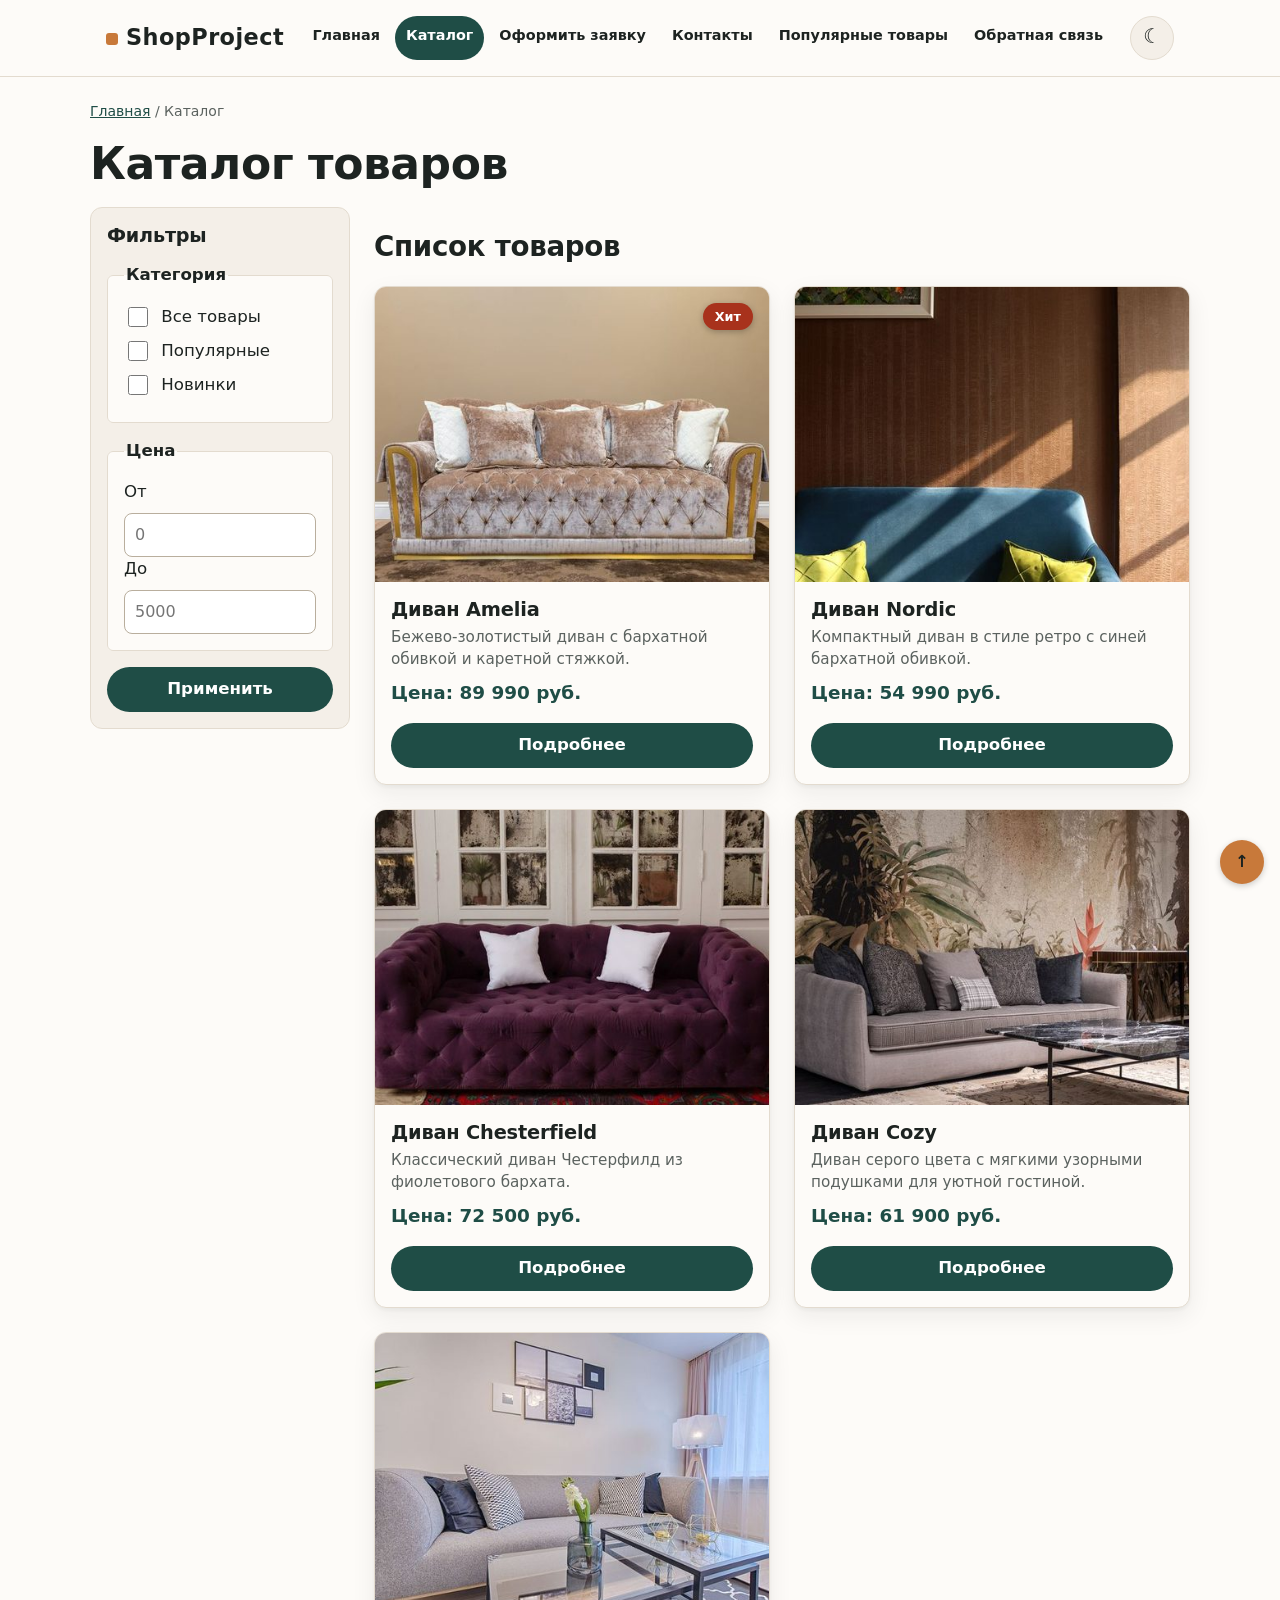
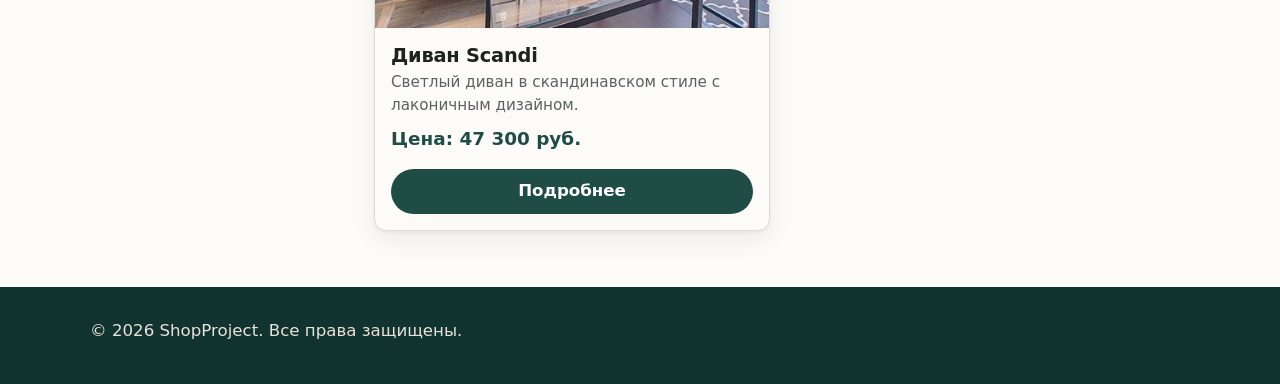
==== catalog.html @ 07c08e51 "added everything from kr-3" ====
<!doctype html>
<html lang="ru">
  <head>
    <meta charset="UTF-8" />
    <meta name="viewport" content="width=device-width, initial-scale=1.0" />
    <meta
      name="description"
      content="Каталог товаров магазина ShopProject."
    />
    <title>Каталог товаров — ShopProject</title>
    <link rel="icon" href="images/favicon.svg" type="image/svg+xml" />
    <meta name="theme-color" content="#1f4d46" />
    <link rel="stylesheet" href="css/style.css" />
    <link rel="stylesheet" href="css/responsive.css" />
    <script src="js/theme.js" defer></script>
    <meta property="og:type" content="website" />
    <meta property="og:title" content="ShopProject" />
    <meta
      property="og:description"
      content="Интернет-магазин мягкой мебели: диваны на любой вкус."
    />
    <meta
      property="og:image"
      content="https://goshanka.github.io/kr3-responsive-shop/images/sofa-1.jpg"
    />
  </head>
  <body>
    <a class="skip-link" href="#main-content">Перейти к основному содержимому</a>
    <header class="site-header" id="top">
      <div class="site-header__inner">
        <a class="site-header__logo" href="index.html">ShopProject</a>

        <nav class="site-nav" aria-label="Основная навигация">
          <input class="site-nav__checkbox" type="checkbox" id="nav-toggle" aria-label="Показать меню" />
          <label class="site-nav__toggle" for="nav-toggle" aria-hidden="true"><span class="site-nav__burger"></span>Меню</label>
          <ul class="site-nav__list">
            <li class="site-nav__item">
              <a class="site-nav__link" href="index.html">Главная</a>
            </li>
            <li class="site-nav__item">
              <a class="site-nav__link site-nav__link--active" href="catalog.html">Каталог</a>
            </li>
            <li class="site-nav__item">
              <a class="site-nav__link" href="order.html">Оформить заявку</a>
            </li>
            <li class="site-nav__item">
              <a class="site-nav__link" href="contacts.html">Контакты</a>
            </li>
            <li class="site-nav__item">
              <a class="site-nav__link" href="index.html#popular">Популярные товары</a>
            </li>
            <li class="site-nav__item">
              <a class="site-nav__link" href="contacts.html#feedback">Обратная связь</a>
            </li>
          </ul>
        </nav>

        <button class="theme-toggle" id="theme-toggle" type="button" aria-pressed="false" aria-label="Включить тёмную тему">
          <span class="theme-toggle__icon" aria-hidden="true"></span>
        </button>
      </div>
    </header>

    <main id="main-content">
      <nav class="breadcrumbs" aria-label="Хлебные крошки">
        <a class="breadcrumbs__link" href="index.html">Главная</a>
        <span class="breadcrumbs__current">Каталог</span>
      </nav>

      <h1 class="page-title">Каталог товаров</h1>

      <section class="catalog-layout">
        <aside class="catalog-filters">
          <h2>Фильтры</h2>

          <form class="catalog-filters__form" action="#" method="get">
            <fieldset class="catalog-filters__group">
              <legend class="catalog-filters__legend">Категория</legend>

              <label class="catalog-filters__label">
                <input type="checkbox" name="category" value="all" />
                Все товары
              </label>

              <label class="catalog-filters__label">
                <input type="checkbox" name="category" value="popular" />
                Популярные
              </label>

              <label class="catalog-filters__label">
                <input type="checkbox" name="category" value="new" />
                Новинки
              </label>
            </fieldset>

            <fieldset class="catalog-filters__group">
              <legend class="catalog-filters__legend">Цена</legend>

              <label class="catalog-filters__label" for="price-from">От</label>
              <input
                class="catalog-filters__input"
                id="price-from"
                name="price-from"
                type="number"
                min="0"
                placeholder="0"
              />

              <label class="catalog-filters__label" for="price-to">До</label>
              <input
                class="catalog-filters__input"
                id="price-to"
                name="price-to"
                type="number"
                min="0"
                placeholder="5000"
              />
            </fieldset>

            <button class="button button--primary" type="submit">Применить</button>
          </form>
        </aside>

        <section class="catalog-products">
          <h2>Список товаров</h2>

          <div class="products-grid">
            <article class="product-card">
              <span class="badge badge--hit">Хит</span>
              <img class="product-card__image" src="images/sofa-1.jpg"
                srcset="images/sofa-1-320.jpg 320w, images/sofa-1-480.jpg 480w, images/sofa-1.jpg 640w"
                sizes="(max-width: 639px) 100vw, (max-width: 1023px) 50vw, 33vw"
                alt="Диван Amelia" width="640" height="480" loading="lazy" />
              <h3 class="product-card__title">Диван Amelia</h3>
              <p class="product-card__description">Бежево-золотистый диван с бархатной обивкой и каретной стяжкой.</p>
              <p class="product-card__price">Цена: 89 990 руб.</p>
              <a class="button button--primary product-card__button" href="product.html">Подробнее</a>
            </article>

            <article class="product-card">
              <img class="product-card__image" src="images/sofa-2.jpg"
                srcset="images/sofa-2-320.jpg 320w, images/sofa-2-480.jpg 480w, images/sofa-2.jpg 640w"
                sizes="(max-width: 639px) 100vw, (max-width: 1023px) 50vw, 33vw"
                alt="Диван Nordic" width="640" height="480" loading="lazy" />
              <h3 class="product-card__title">Диван Nordic</h3>
              <p class="product-card__description">Компактный диван в стиле ретро с синей бархатной обивкой.</p>
              <p class="product-card__price">Цена: 54 990 руб.</p>
              <a class="button button--primary product-card__button" href="product.html">Подробнее</a>
            </article>

            <article class="product-card">
              <img class="product-card__image" src="images/sofa-3.jpg"
                srcset="images/sofa-3-320.jpg 320w, images/sofa-3-480.jpg 480w, images/sofa-3.jpg 640w"
                sizes="(max-width: 639px) 100vw, (max-width: 1023px) 50vw, 33vw"
                alt="Диван Chesterfield" width="640" height="480" loading="lazy" />
              <h3 class="product-card__title">Диван Chesterfield</h3>
              <p class="product-card__description">Классический диван Честерфилд из фиолетового бархата.</p>
              <p class="product-card__price">Цена: 72 500 руб.</p>
              <a class="button button--primary product-card__button" href="product.html">Подробнее</a>
            </article>

            <article class="product-card">
              <img class="product-card__image" src="images/sofa-4.jpg"
                srcset="images/sofa-4-320.jpg 320w, images/sofa-4-480.jpg 480w, images/sofa-4.jpg 640w"
                sizes="(max-width: 639px) 100vw, (max-width: 1023px) 50vw, 33vw"
                alt="Диван Cozy" width="640" height="480" loading="lazy" />
              <h3 class="product-card__title">Диван Cozy</h3>
              <p class="product-card__description">Диван серого цвета с мягкими узорными подушками для уютной гостиной.</p>
              <p class="product-card__price">Цена: 61 900 руб.</p>
              <a class="button button--primary product-card__button" href="product.html">Подробнее</a>
            </article>

            <article class="product-card">
              <img class="product-card__image" src="images/sofa-5.jpg"
                srcset="images/sofa-5-320.jpg 320w, images/sofa-5-480.jpg 480w, images/sofa-5.jpg 640w"
                sizes="(max-width: 639px) 100vw, (max-width: 1023px) 50vw, 33vw"
                alt="Диван Scandi" width="640" height="480" loading="lazy" />
              <h3 class="product-card__title">Диван Scandi</h3>
              <p class="product-card__description">Светлый диван в скандинавском стиле с лаконичным дизайном.</p>
              <p class="product-card__price">Цена: 47 300 руб.</p>
              <a class="button button--primary product-card__button" href="product.html">Подробнее</a>
            </article>
          </div>
        </section>
      </section>
    </main>

    <footer class="site-footer">
      <p>&copy; 2026 ShopProject. Все права защищены.</p>
    </footer>

    <a class="back-to-top" href="#top" aria-label="Наверх">&uarr;</a>
  </body>
</html>
---- css/style.css ----
:root {
    --color-bg: #fdfbf8;
  --color-text: #1d2321;
  --color-muted: #5b625f;
  --color-primary: #1f4d46;
  --color-primary-dark: #123430;
  --color-border: #e3dbcf;
  --color-surface: #f4efe8;
  --color-surface-accent: #ebe4d8;
  --color-danger: #a8321c;
  --color-success: #168a2f;
  --color-success-bg: #eefaf0;
  --color-white: #ffffff;

    --space-xs: 4px;
  --space-sm: 8px;
  --space-md: 16px;
  --space-lg: 24px;
  --space-xl: 32px;

    --radius-sm: 6px;
  --radius-md: 8px;
  --radius-lg: 12px;

    --container-width: 1100px;
}

* {
  box-sizing: border-box;
}

body {
  display: flex;
  flex-direction: column;
  min-height: 100vh;
  margin: 0;
  font-family: "Segoe UI", system-ui, -apple-system, Roboto, "Helvetica Neue", Arial, sans-serif;
  font-size: var(--fs-body);
  line-height: 1.5;
  color: var(--color-text);
  background-color: var(--color-bg);
}

main {
  flex: 1 0 auto;
  padding: var(--space-lg);
}

html {
  scroll-behavior: smooth;
}

a {
  color: var(--color-primary);
}

a:hover {
  color: var(--color-primary-dark);
}

a:focus-visible {
  outline: 2px solid var(--color-primary);
  outline-offset: 3px;
}

button {
  font: inherit;
  cursor: pointer;
}

:target {
  border-radius: var(--radius-md);
  box-shadow:
    0 0 0 3px var(--color-surface-accent),
    0 0 0 5px var(--color-primary);
  transition: box-shadow 0.3s ease;
}

.site-header {
  background-color: var(--color-surface);
}

.site-header__inner {
  max-width: var(--container-width);
  margin: 0 auto;
  padding: var(--space-lg);
}

.site-header__logo {
  font-weight: 700;
  color: var(--color-text);
  text-decoration: none;
}

.site-nav__list {
  display: flex;
  flex-wrap: wrap;
  justify-content: center;
  align-items: center;
  gap: var(--space-md);
  padding: 0;
  margin: var(--space-md) 0 0;
  list-style: none;
}

.site-nav__item {
  margin-bottom: var(--space-sm);
}

.site-nav__link {
  display: inline-block;
  padding: var(--space-sm) var(--space-md);
  color: var(--color-primary);
  text-decoration: none;
  border-radius: var(--radius-sm);
}

.site-nav__link:hover {
  color: var(--color-white);
  background-color: var(--color-primary);
}

.site-nav__link:focus-visible {
  outline: 2px solid var(--color-primary);
  outline-offset: 3px;
}

.site-nav__link--active {
  color: var(--color-white);
  background-color: var(--color-primary);
}

.site-footer {
  padding: var(--space-lg);
  background-color: var(--color-surface);
}

.button {
  display: inline-block;
  padding: var(--space-sm) var(--space-md);
  border: none;
  border-radius: var(--radius-sm);
  font: inherit;
  text-decoration: none;
  cursor: pointer;
}

.button--primary {
  color: var(--color-white);
  background-color: var(--color-primary);
}

.button--primary:hover {
  background-color: var(--color-primary-dark);
}

.button--secondary {
  color: var(--color-primary);
  background-color: transparent;
  border: 1px solid var(--color-primary);
}

.button--secondary:hover {
  color: var(--color-white);
  background-color: var(--color-primary);
}

.button:focus-visible {
  outline: 2px solid var(--color-primary);
  outline-offset: 3px;
}

.button:disabled,
.button--disabled {
  opacity: 0.6;
  cursor: not-allowed;
}

.hero {
  max-width: var(--container-width);
  margin: 0 auto var(--space-xl);
  padding: var(--space-xl) var(--space-lg);
  background-color: var(--color-surface-accent);
  border-radius: var(--radius-lg);
}

.section {
  max-width: var(--container-width);
  margin: 0 auto var(--space-xl);
}

.section h2 {
  margin-top: 0;
}

.aside-info {
  max-width: var(--container-width);
  margin: 0 auto var(--space-xl);
  padding: var(--space-md);
  border-left: 4px solid var(--color-primary);
  background-color: var(--color-surface);
}

.success-message {
  max-width: var(--container-width);
  margin: var(--space-lg) auto;
  padding: var(--space-md);
  border-left: 4px solid var(--color-success);
  background-color: var(--color-success-bg);
}

.breadcrumbs {
  max-width: var(--container-width);
  margin: 0 auto var(--space-md);
  font-size: 14px;
  color: var(--color-muted);
}

.breadcrumbs__link {
  color: var(--color-primary);
}

.breadcrumbs__current::before {
  content: " / ";
  color: var(--color-muted);
}

.products-grid {
  display: grid;
  grid-template-columns: repeat(3, 1fr);
  gap: var(--space-lg);
}

.product-card {
  position: relative;
  display: flex;
  flex-direction: column;
  gap: var(--space-sm);
  padding: var(--space-md);
  border: 1px solid var(--color-border);
  border-radius: var(--radius-md);
  background-color: var(--color-bg);
  transition:
    box-shadow 0.2s ease,
    border-color 0.2s ease,
    transform 0.2s ease;
}

.product-card:hover {
  border-color: var(--color-primary);
  box-shadow: 0 10px 24px rgba(0, 0, 0, 0.12);
  transform: translateY(-2px);
}

.product-card__image {
  display: block;
  width: 100%;
  height: 180px;
  object-fit: cover;
  border-radius: var(--radius-sm);
}

.product-card__title {
  margin: 0;
  color: var(--color-text);
}

.product-card__description {
  margin: 0;
  color: var(--color-muted);
}

.product-card__price {
  margin: 0;
  font-weight: 700;
}

.product-card__actions {
  display: flex;
  flex-wrap: wrap;
  gap: var(--space-sm);
  margin-top: auto;
}

.product-card__button,
.product-card__link {
  align-self: flex-start;
}

.badge {
  position: absolute;
  top: var(--space-sm);
  right: var(--space-sm);
  z-index: 1;
  padding: 2px var(--space-sm);
  border-radius: var(--radius-sm);
  font-size: 12px;
  font-weight: 700;
  color: #ffffff;
  background-color: #1f4d46;
}

.badge--hit {
  background-color: #a8321c;
}

.back-to-top {
  position: fixed;
  right: var(--space-lg);
  bottom: var(--space-lg);
  z-index: 10;
  display: inline-flex;
  align-items: center;
  justify-content: center;
  width: 40px;
  height: 40px;
  border-radius: 50%;
  color: var(--color-white);
  background-color: var(--color-primary);
  text-decoration: none;
  box-shadow: 0 2px 6px rgba(0, 0, 0, 0.2);
}

.back-to-top:hover {
  background-color: var(--color-primary-dark);
}

.back-to-top:focus-visible {
  outline: 2px solid var(--color-primary-dark);
  outline-offset: 3px;
}

.catalog-layout {
  max-width: var(--container-width);
  margin: 0 auto var(--space-xl);
  display: grid;
  grid-template-columns: 260px 1fr;
  grid-template-areas: "filters products";
  gap: var(--space-lg);
}

.catalog-filters {
  grid-area: filters;
  align-self: start;
  position: sticky;
  top: var(--space-lg);
  padding: var(--space-md);
  border: 1px solid var(--color-border);
  border-radius: var(--radius-md);
  background-color: var(--color-surface);
}

.catalog-filters__form {
  display: grid;
  gap: var(--space-md);
}

.catalog-filters__group {
  margin: 0;
  padding: var(--space-md);
  border: 1px solid var(--color-border);
  border-radius: var(--radius-sm);
}

.catalog-filters__legend {
  font-weight: 700;
}

.catalog-filters__label {
  display: block;
  margin-bottom: var(--space-sm);
}

.catalog-filters__input {
  width: 100%;
  padding: 8px 10px;
  border: 1px solid var(--color-border);
  border-radius: var(--radius-sm);
  font: inherit;
}

.catalog-products {
  grid-area: products;
}

.order-form__field {
  margin-bottom: var(--space-md);
}

.order-form__label {
  display: block;
  margin-bottom: var(--space-xs);
}

.order-form__input,
.order-form__select,
.order-form__textarea {
  width: 100%;
  padding: 10px 12px;
  border: 1px solid var(--color-border);
  border-radius: var(--radius-sm);
  font: inherit;
}

.order-form__input:hover,
.order-form__select:hover,
.order-form__textarea:hover {
  border-color: var(--color-primary);
}

.order-form__input:focus-visible,
.order-form__select:focus-visible,
.order-form__textarea:focus-visible {
  outline: 2px solid var(--color-primary);
  outline-offset: 3px;
}

.order-form__checkbox {
  width: auto;
}

.order-form__hint {
  display: block;
  margin-top: var(--space-xs);
  color: var(--color-muted);
}

.order-form__input[aria-invalid="true"],
.order-form__select[aria-invalid="true"],
.order-form__textarea[aria-invalid="true"] {
  border-color: var(--color-danger);
}

.order-form__actions {
  display: flex;
  gap: var(--space-md);
  margin-top: var(--space-lg);
}

.order-dialog {
  width: min(100% - 32px, 560px);
  padding: var(--space-lg);
  border: none;
  border-radius: var(--radius-lg);
}

.order-dialog::backdrop {
  background-color: rgba(0, 0, 0, 0.5);
}

.order-dialog__title {
  margin-top: 0;
}

.product-detail {
  display: flex;
  flex-wrap: wrap;
  gap: var(--space-lg);
  margin-bottom: var(--space-xl);
}

.product-detail__image {
  width: 100%;
  max-width: 420px;
  height: auto;
  border-radius: var(--radius-md);
  object-fit: cover;
}

.product-detail__info {
  display: flex;
  flex-direction: column;
  gap: var(--space-sm);
  flex: 1 1 260px;
}

.product-detail__title {
  margin: 0;
}

.product-detail__description {
  margin: 0;
  color: var(--color-muted);
}

.product-detail__price {
  margin: 0;
  font-size: 20px;
  font-weight: 700;
}

.product-detail__button {
  align-self: flex-start;
}

.product-specs {
  width: 100%;
  max-width: var(--container-width);
  margin-bottom: var(--space-xl);
  border-collapse: collapse;
}

.product-specs caption {
  margin-bottom: var(--space-sm);
  font-weight: 700;
  text-align: left;
}

.product-specs th,
.product-specs td {
  padding: var(--space-sm) var(--space-md);
  border: 1px solid var(--color-border);
  text-align: left;
}

.product-specs thead th {
  background-color: var(--color-surface);
}

.contacts-info {
  display: inline-block;
  vertical-align: top;
  max-width: calc(100% - 500px - var(--space-lg));
}

.contacts-info__feedback {
  margin-top: var(--space-lg);
}

.map__frame {
  display: inline-block;
  vertical-align: top;
  width: 500px;
  max-width: 100%;
  height: 400px;
  margin-left: var(--space-lg);
  border: 1px solid var(--color-border);
  border-radius: var(--radius-md);
}

img,
video {
  max-width: 100%;
  height: auto;
}

.skip-link {
  position: absolute;
  top: -100px;
  left: var(--space-md);
  z-index: 100;
  padding: var(--space-sm) var(--space-md);
  color: var(--color-white);
  background-color: var(--color-primary-dark);
  border-radius: var(--radius-sm);
}

.skip-link:focus {
  top: var(--space-sm);
  color: var(--color-white);
}

:focus-visible {
  outline: 3px solid var(--color-primary);
  outline-offset: 2px;
}

.table-wrapper {
  overflow-x: auto;
  -webkit-overflow-scrolling: touch;
  margin-bottom: var(--space-xl);
}

.page-title {
  max-width: var(--container-width);
  margin: 0 auto var(--space-md);
}

.site-header {
  border-bottom: 1px solid var(--color-border);
  box-shadow: 0 1px 6px rgba(0, 0, 0, 0.05);
}

.site-header__logo {
  font-size: 1.25rem;
  letter-spacing: 0.02em;
}

.hero {
  background: linear-gradient(135deg, var(--color-surface-accent), #e0d5c1);
}

.advantages-list {
  display: grid;
  grid-template-columns: 1fr;
  gap: var(--space-md);
}

.advantage {
  padding: var(--space-lg);
  border: 1px solid var(--color-border);
  border-top: 4px solid var(--color-accent);
  border-radius: var(--radius-md);
  background-color: var(--color-surface);
}

.advantage__num {
  display: inline-flex;
  align-items: center;
  justify-content: center;
  width: 40px;
  height: 40px;
  margin-bottom: var(--space-md);
  border-radius: 50%;
  font-weight: 800;
  color: var(--color-white);
  background-color: var(--color-primary);
}

.advantage__title {
  margin: 0 0 var(--space-sm);
  font-size: 1.15rem;
}

.advantage__text {
  margin: 0;
  color: var(--color-muted);
}

.button {
  transition: background-color 0.2s ease, color 0.2s ease;
}

:root {
  --color-accent: #c8793a;
  --fs-body: clamp(0.875rem, 0.8rem + 0.3vw, 1.125rem);
  --fs-h1: clamp(1.35rem, 0.75rem + 2.8vw, 2.75rem);
  --fs-h2: clamp(1.15rem, 0.85rem + 1.1vw, 1.8rem);
  --fs-h3: clamp(0.95rem, 0.85rem + 0.45vw, 1.3rem);
  --fs-lead: clamp(0.9rem, 0.8rem + 0.55vw, 1.2rem);
  --color-field: #ffffff;
  --color-field-border: #b9ae9d;
  --color-footer-bg: #123430;
  --shadow-card: 0 2px 4px rgba(29, 35, 33, 0.05), 0 8px 24px rgba(29, 35, 33, 0.07);
  --shadow-hover: 0 14px 34px rgba(29, 35, 33, 0.16);
}

h1 {
  font-size: var(--fs-h1);
}

h2 {
  font-size: var(--fs-h2);
}

h3 {
  font-size: var(--fs-h3);
}

h1, h2, h3 {
  line-height: 1.2;
  letter-spacing: -0.01em;
}

.site-header {
  background-color: var(--color-bg);
  border-bottom: 1px solid var(--color-border);
  box-shadow: none;
}

.site-header__logo {
  font-size: 1.4rem;
  font-weight: 800;
  color: var(--color-primary);
}

.site-header__logo::before {
  content: "";
  display: inline-block;
  width: 12px;
  height: 12px;
  margin-right: 8px;
  border-radius: 3px;
  background-color: var(--color-accent);
}

.site-nav__link {
  font-weight: 600;
  color: var(--color-text);
  border-radius: 999px;
}

.site-nav__link:hover,
.site-nav__link--active {
  color: var(--color-white);
  background-color: var(--color-primary);
}

.hero {
  position: relative;
  padding: 72px var(--space-xl);
  color: #ffffff;
  background:
    linear-gradient(100deg, rgba(18, 52, 48, 0.92) 0%, rgba(18, 52, 48, 0.6) 60%, rgba(18, 52, 48, 0.25) 100%),
    url("../images/sofa-1.jpg") center / cover no-repeat;
  border-radius: var(--radius-lg);
  box-shadow: var(--shadow-card);
}

.hero h1 {
  max-width: 14em;
  margin-top: 0;
}

.hero p {
  max-width: 36em;
  font-size: var(--fs-lead);
}

.hero .button--primary {
  padding: 12px 28px;
  font-weight: 700;
  color: #123430;
  background-color: #fff;
  border-radius: 999px;
}

.hero .button--primary:hover {
  background-color: var(--color-accent);
  color: #fff;
}

.section h2 {
  position: relative;
  padding-bottom: var(--space-sm);
  margin-bottom: var(--space-lg);
}

.section h2::after {
  content: "";
  position: absolute;
  left: 0;
  bottom: 0;
  width: 48px;
  height: 3px;
  border-radius: 2px;
  background-color: var(--color-accent);
}

.button {
  border-radius: 999px;
  padding: 10px 22px;
  font-weight: 600;
}

.button--secondary {
  border-width: 2px;
}

.product-card {
  padding: 0;
  overflow: hidden;
  gap: 0;
  border: 1px solid var(--color-border);
  border-radius: var(--radius-lg);
  box-shadow: var(--shadow-card);
}

.product-card:hover {
  border-color: var(--color-border);
  box-shadow: var(--shadow-hover);
}

.product-card__image {
  border-radius: 0;
  transition: transform 0.4s ease;
}

.product-card:hover .product-card__image {
  transform: scale(1.04);
}

.product-card > img {
    margin: 0;
}

.product-card__title,
.product-card__description,
.product-card__price,
.product-card__actions,
.product-card > .button {
  margin-left: var(--space-md);
  margin-right: var(--space-md);
}

.product-card__title {
  margin-top: var(--space-md);
}

.product-card__description {
  margin-top: var(--space-xs);
  font-size: 0.95rem;
}

.product-card__price {
  margin-top: var(--space-sm);
  margin-bottom: var(--space-md);
  font-size: 1.15rem;
  color: var(--color-primary);
}

.product-card__actions,
.product-card > .button {
  margin-bottom: var(--space-md);
}

.product-card > .button {
  margin-top: auto;
  text-align: center;
}

.badge {
  top: var(--space-md);
  right: var(--space-md);
  padding: 4px 12px;
  border-radius: 999px;
  font-size: 0.8rem;
  box-shadow: 0 2px 6px rgba(0, 0, 0, 0.25);
}

.catalog-filters {
  border-radius: var(--radius-lg);
  background-color: var(--color-surface);
}

.catalog-filters h2 {
  margin-top: 0;
  font-size: 1.2rem;
}

.catalog-filters__group {
  background-color: var(--color-bg);
}

.product-detail__image {
  border-radius: var(--radius-lg);
  box-shadow: var(--shadow-card);
}

.product-detail__price {
  font-size: 1.8rem;
  color: var(--color-primary);
}

.product-specs {
  overflow: hidden;
  border-radius: var(--radius-md);
}

.product-specs th,
.product-specs td {
  border-color: var(--color-border);
}

.product-specs tbody tr:nth-child(even) {
  background-color: var(--color-surface);
}

.order-form__label {
  font-weight: 600;
}

.order-form__input,
.order-form__select,
.order-form__textarea,
.catalog-filters__input {
  background-color: var(--color-field);
  border-color: var(--color-field-border);
  border-radius: var(--radius-md);
}

.order-form__input:focus-visible,
.order-form__select:focus-visible,
.order-form__textarea:focus-visible {
  border-color: var(--color-primary);
  box-shadow: 0 0 0 3px rgba(31, 77, 70, 0.2);
}

.order-dialog {
  box-shadow: 0 24px 60px rgba(0, 0, 0, 0.35);
}

.aside-info {
  border-left-color: var(--color-accent);
  border-radius: 0 var(--radius-md) var(--radius-md) 0;
}

.breadcrumbs__link {
  color: var(--color-primary);
}

.map__frame {
  box-shadow: var(--shadow-card);
}

.site-footer {
  padding: var(--space-xl) var(--space-lg);
  color: #e8e2d8;
  background-color: var(--color-footer-bg);
}

.site-footer p {
  max-width: var(--container-width);
  margin: 0 auto var(--space-sm);
}

.back-to-top {
  background-color: var(--color-accent);
  color: #1d2321;
  font-weight: 700;
}

.back-to-top:hover {
  background-color: #e0a06b;
}

:focus-visible {
  outline-color: var(--color-accent);
}

.site-nav__link:focus-visible,
.button:focus-visible,
a:focus-visible {
  outline: 3px solid var(--color-accent);
}

.site-nav__checkbox {
  position: absolute;
  width: 1px;
  height: 1px;
  opacity: 0;
}

.site-nav__toggle {
  display: none;
}

@media (prefers-color-scheme: dark) {
  :root:not([data-theme="light"]) {
    --color-bg: #121917;
    --color-text: #ece8e1;
    --color-muted: #a9b3af;
    --color-primary: #7cc4b3;
    --color-primary-dark: #a5dccf;
    --color-border: #2c3a36;
    --color-surface: #1a2421;
    --color-surface-accent: #22302c;
    --color-white: #0f1a18;
    --color-danger: #ff8a75;
    --color-success: #6fd48a;
    --color-success-bg: #16281c;
    --color-field: #1a2421;
    --color-field-border: #4a5a55;
    --color-footer-bg: #0b1210;
    --shadow-card: 0 2px 4px rgba(0, 0, 0, 0.3), 0 8px 24px rgba(0, 0, 0, 0.3);
    --shadow-hover: 0 14px 34px rgba(0, 0, 0, 0.5);
  }
}

:root[data-theme="dark"] {
    --color-bg: #121917;
    --color-text: #ece8e1;
    --color-muted: #a9b3af;
    --color-primary: #7cc4b3;
    --color-primary-dark: #a5dccf;
    --color-border: #2c3a36;
    --color-surface: #1a2421;
    --color-surface-accent: #22302c;
    --color-white: #0f1a18;
    --color-danger: #ff8a75;
    --color-success: #6fd48a;
    --color-success-bg: #16281c;
    --color-field: #1a2421;
    --color-field-border: #4a5a55;
    --color-footer-bg: #0b1210;
    --shadow-card: 0 2px 4px rgba(0, 0, 0, 0.3), 0 8px 24px rgba(0, 0, 0, 0.3);
    --shadow-hover: 0 14px 34px rgba(0, 0, 0, 0.5);
}

:root[data-theme="light"] {
  color-scheme: light;
}

:root[data-theme="dark"] {
  color-scheme: dark;
}

:root[data-theme="dark"] .site-header__logo,
:root:not([data-theme="light"]) .site-header__logo {
  color: var(--color-text);
}

:root[data-theme="dark"] .order-dialog {
  color: var(--color-text);
  background-color: var(--color-bg);
}

@media (prefers-color-scheme: dark) {
  :root:not([data-theme="light"]) .order-dialog {
    color: var(--color-text);
    background-color: var(--color-bg);
  }
}

.theme-toggle {
  display: inline-flex;
  align-items: center;
  justify-content: center;
  width: 44px;
  height: 44px;
  padding: 0;
  color: var(--color-text);
  background-color: var(--color-surface);
  border: 1px solid var(--color-border);
  border-radius: 50%;
}

.theme-toggle:hover {
  border-color: var(--color-primary);
}

.theme-toggle__icon::before {
  content: "\263E";
  font-size: 1.25rem;
  line-height: 1;
}

:root[data-theme="dark"] .theme-toggle__icon::before {
  content: "\2600";
}

@media (prefers-color-scheme: dark) {
  :root:not([data-theme="light"]) .theme-toggle__icon::before {
    content: "\2600";
  }
}
---- css/responsive.css ----
html {
  -webkit-text-size-adjust: 100%;
}

body {
  overflow-wrap: break-word; }

main {
  padding: var(--space-md);
}

.site-header__inner {
  padding: var(--space-md);
}

.site-nav__list {
  display: grid;
  grid-template-columns: repeat(2, 1fr);
  gap: var(--space-sm);
  margin-top: var(--space-sm);
}

.site-nav__item {
  margin-bottom: 0;
}

.site-nav__link {
  display: block;
  min-height: 44px;   padding: 10px var(--space-sm);
  text-align: center;
  border: 1px solid var(--color-border);
  background-color: var(--color-surface);
}

.site-nav__link {
  display: flex;
  align-items: center;
  justify-content: center;
  height: 100%;
}

.site-nav__link--active {
  color: var(--color-white);
  background-color: var(--color-primary);
  border-color: var(--color-primary);
}

.hero {
  padding: 40px var(--space-md);
}

.hero h1 {
  margin-top: 0;
  line-height: 1.2;
}

.hero .button {
  display: block;
  text-align: center;
}

.products-grid {
  grid-template-columns: 1fr;
  gap: var(--space-md);
}

.product-card__image {
  height: auto;
  aspect-ratio: 4 / 3;
}

.product-card__actions .button {
  flex: 1 1 120px;
  min-height: 44px;
  text-align: center;
}

.product-card__button,
.product-card__link {
  align-self: stretch;
}

.catalog-layout {
  grid-template-columns: 1fr;
  grid-template-areas:
    "filters"
    "products";
}

.catalog-filters {
  position: static;
}

.product-detail {
  flex-direction: column;
}

.product-detail__image {
  max-width: 100%;
}

.product-detail__button {
  align-self: stretch;
  text-align: center;
}

.product-specs {
  margin-bottom: 0;
}

.product-specs th,
.product-specs td {
  padding: var(--space-sm);
  overflow-wrap: anywhere;
}

.order-form__input,
.order-form__select,
.order-form__textarea,
.catalog-filters__input {
  min-height: 44px;
  font-size: 1rem; }

.order-form__checkbox,
.catalog-filters input[type="checkbox"] {
  width: 20px;
  height: 20px;
  margin-right: var(--space-sm);
  vertical-align: middle;
}

.order-form__actions {
  flex-direction: column;
}

.order-form__actions .button,
.catalog-filters__form .button {
  min-height: 44px;
  text-align: center;
}

.order-dialog {
  max-height: calc(100vh - 32px);
  overflow-y: auto;
  padding: var(--space-md);
}

.contacts-info {
  display: block;
  max-width: 100%;
}

.map__frame {
  display: block;
  width: 100%;
  height: 300px;
  margin: var(--space-lg) 0 0;
}

.back-to-top {
  right: var(--space-md);
  bottom: var(--space-md);
  width: 44px;
  height: 44px;
}

@media (min-width: 430px) {
  .order-form__actions {
    flex-direction: row;
  }
}

@media (min-width: 640px) {
  main {
    padding: var(--space-lg);
  }

  .products-grid {
    grid-template-columns: repeat(2, 1fr);
    gap: var(--space-lg);
  }

  .site-nav__list {
    display: flex;
    flex-wrap: wrap;
    justify-content: center;
    gap: var(--space-sm) var(--space-md);
  }

  .site-nav__link {
    display: inline-block;
    height: auto;
    border-color: transparent;
    background-color: transparent;
  }

  .site-nav__link:hover,
  .site-nav__link--active {
    color: var(--color-white);
    background-color: var(--color-primary);
  }

  .hero .button {
    display: inline-block;
  }

  .product-detail__button {
    align-self: flex-start;
  }

  .map__frame {
    height: 350px;
  }
}

@media (min-width: 768px) {
  .site-header__inner {
    display: flex;
    flex-wrap: nowrap;
    align-items: center;
    gap: var(--space-md);
  }

  .site-header__logo {
    flex: none;
  }

  .site-nav {
    flex: 1 1 auto;
    min-width: 0;
  }

  .site-nav__list {
    justify-content: flex-end;
    gap: var(--space-xs);
    margin: 0;
  }

  .site-nav__link {
    padding: var(--space-sm) 10px;
    font-size: 0.9rem;
    white-space: nowrap;
  }

  .theme-toggle {
    flex: none;
  }

  .hero {
    padding: 72px var(--space-xl);
  }

  .advantages-list {
    grid-template-columns: repeat(2, 1fr);
  }

    .product-detail {
    flex-direction: row;
  }

  .product-detail__image {
    flex: 0 0 45%;
    max-width: 420px;
  }

  .product-specs {
    min-width: 0;
  }

    .order-form {
    display: grid;
    grid-template-columns: repeat(2, 1fr);
    column-gap: var(--space-lg);
  }

  .order-form__field--wide,
  .order-form__field:has(textarea),
  .order-form__field--checkbox,
  .order-form__actions {
    grid-column: 1 / -1;
  }

  .order-form__actions {
    justify-content: flex-start;
  }

    .section:has(.contacts-info) {
    display: grid;
    grid-template-columns: 1fr 1fr;
    gap: var(--space-lg);
    align-items: start;
  }

  .section:has(.contacts-info) > h1 {
    grid-column: 1 / -1;
    margin: 0;
  }

  .map__frame {
    margin: 0;
    height: 400px;
  }

    .feedback-form {
    display: block;
  }
}

@media (min-width: 1024px) {
  .products-grid {
    grid-template-columns: repeat(3, 1fr);
  }

  .advantages-list {
    grid-template-columns: repeat(4, 1fr);
  }

    .catalog-layout {
    grid-template-columns: 260px 1fr;
    grid-template-areas: "filters products";
  }

  .catalog-filters {
    position: sticky;
  }

    .catalog-products .products-grid {
    grid-template-columns: repeat(2, 1fr);
  }

  .product-card:hover {
    transform: translateY(-4px);
  }
}

@media (min-width: 1440px) {
  :root {
    --container-width: 1280px;
  }

  .catalog-products .products-grid {
    grid-template-columns: repeat(3, 1fr);
  }
}

@media (prefers-reduced-motion: reduce) {
  html {
    scroll-behavior: auto;
  }

  * {
    transition: none !important;
  }
}

@media (max-width: 767px) {
  .site-header__inner {
    position: relative;
  }

  .site-nav__toggle {
    position: absolute;
    top: var(--space-md);
    right: var(--space-md);
    display: inline-flex;
    align-items: center;
    gap: 10px;
    min-height: 44px;
    padding: 0 14px;
    font-weight: 700;
    color: var(--color-white);
    background-color: var(--color-primary);
    border-radius: 999px;
    cursor: pointer;
  }

  .site-nav__burger,
  .site-nav__burger::before,
  .site-nav__burger::after {
    display: block;
    width: 18px;
    height: 2px;
    background-color: currentColor;
    border-radius: 1px;
    transition: transform 0.2s ease;
  }

  .site-nav__burger {
    position: relative;
  }

  .site-nav__burger::before,
  .site-nav__burger::after {
    content: "";
    position: absolute;
    left: 0;
  }

  .site-nav__burger::before {
    top: -6px;
  }

  .site-nav__burger::after {
    top: 6px;
  }

  .site-nav__checkbox:checked + .site-nav__toggle .site-nav__burger {
    background-color: transparent;
  }

  .site-nav__checkbox:checked + .site-nav__toggle .site-nav__burger::before {
    top: 0;
    transform: rotate(45deg);
  }

  .site-nav__checkbox:checked + .site-nav__toggle .site-nav__burger::after {
    top: 0;
    transform: rotate(-45deg);
  }

  .site-nav__checkbox:focus-visible + .site-nav__toggle {
    outline: 3px solid var(--color-accent);
    outline-offset: 2px;
  }

  .theme-toggle {
    position: absolute;
    top: var(--space-md);
    right: 130px;
  }

  .site-header__logo {
    display: inline-flex;
    align-items: center;
    min-height: 44px;
    font-size: 1.2rem;
  }

  .site-nav__list {
    display: none;
  }

  .site-nav__checkbox:checked ~ .site-nav__list {
    display: grid;
  }
}
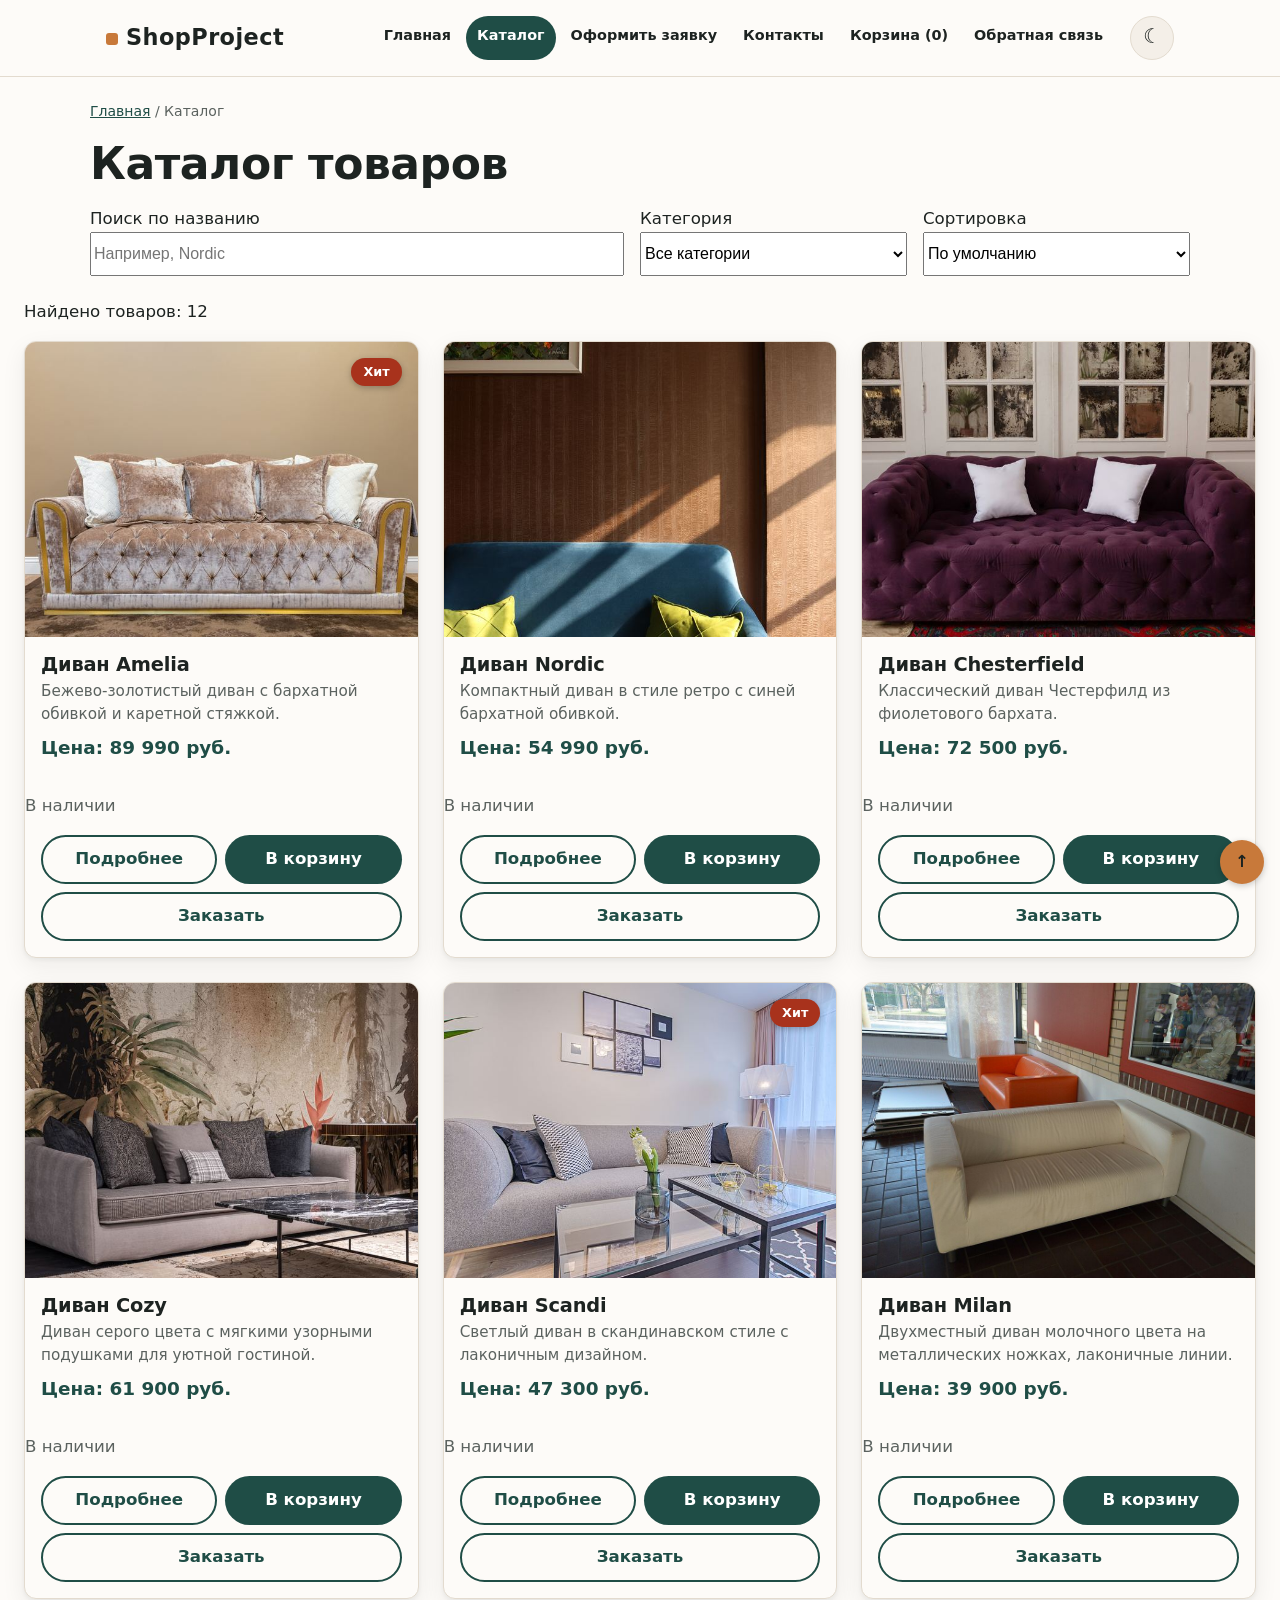
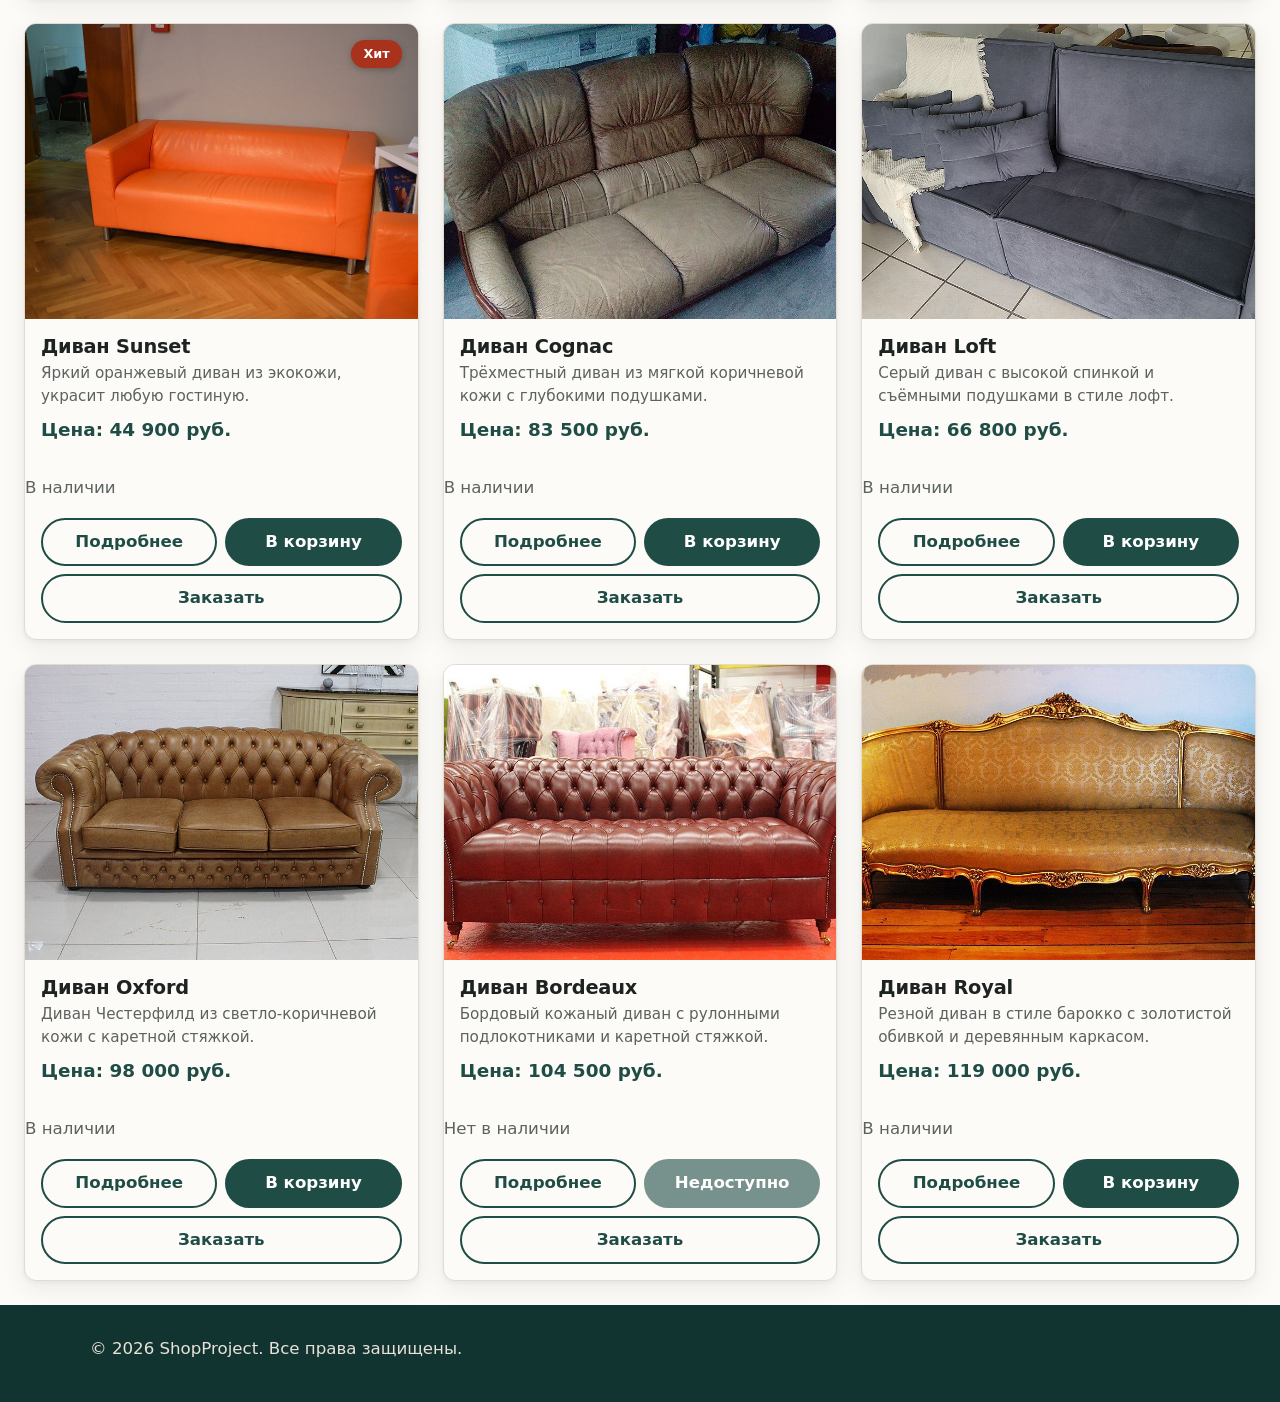
==== commit 67ba3db5: "added js for shop" ====
--- a/catalog.html
+++ b/catalog.html
@@ -13,6 +13,11 @@
     <link rel="stylesheet" href="css/style.css" />
     <link rel="stylesheet" href="css/responsive.css" />
     <script src="js/theme.js" defer></script>
+    <script src="js/data.js" defer></script>
+    <script src="js/cart.js" defer></script>
+    <script src="js/catalog.js" defer></script>
+    <script src="js/validation.js" defer></script>
+    <script src="js/main.js" defer></script>
     <meta property="og:type" content="website" />
     <meta property="og:title" content="ShopProject" />
     <meta
@@ -47,7 +52,7 @@
               <a class="site-nav__link" href="contacts.html">Контакты</a>
             </li>
             <li class="site-nav__item">
-              <a class="site-nav__link" href="index.html#popular">Популярные товары</a>
+              <a class="site-nav__link" href="cart.html">Корзина (<span data-cart-count>0</span>)</a>
             </li>
             <li class="site-nav__item">
               <a class="site-nav__link" href="contacts.html#feedback">Обратная связь</a>
@@ -69,120 +74,39 @@
 
       <h1 class="page-title">Каталог товаров</h1>
 
-      <section class="catalog-layout">
-        <aside class="catalog-filters">
-          <h2>Фильтры</h2>
+      <section class="catalog-controls" aria-label="Поиск, фильтр и сортировка">
+        <div>
+          <label for="search">Поиск по названию</label>
+          <input id="search" type="search" placeholder="Например, Nordic" />
+        </div>
+        <div>
+          <label for="category">Категория</label>
+          <select id="category">
+            <option value="all">Все категории</option>
+            <option value="classic">Классика</option>
+            <option value="scandi">Скандинавский стиль</option>
+            <option value="modern">Современные</option>
+          </select>
+        </div>
+        <div>
+          <label for="sort">Сортировка</label>
+          <select id="sort">
+            <option value="default">По умолчанию</option>
+            <option value="price-asc">Цена: по возрастанию</option>
+            <option value="price-desc">Цена: по убыванию</option>
+            <option value="title">Название: А–Я</option>
+          </select>
+        </div>
+      </section>
 
-          <form class="catalog-filters__form" action="#" method="get">
-            <fieldset class="catalog-filters__group">
-              <legend class="catalog-filters__legend">Категория</legend>
+      <p id="catalog-count" role="status"></p>
 
-              <label class="catalog-filters__label">
-                <input type="checkbox" name="category" value="all" />
-                Все товары
-              </label>
+      <div class="products-grid" id="catalog-grid"></div>
 
-              <label class="catalog-filters__label">
-                <input type="checkbox" name="category" value="popular" />
-                Популярные
-              </label>
-
-              <label class="catalog-filters__label">
-                <input type="checkbox" name="category" value="new" />
-                Новинки
-              </label>
-            </fieldset>
-
-            <fieldset class="catalog-filters__group">
-              <legend class="catalog-filters__legend">Цена</legend>
-
-              <label class="catalog-filters__label" for="price-from">От</label>
-              <input
-                class="catalog-filters__input"
-                id="price-from"
-                name="price-from"
-                type="number"
-                min="0"
-                placeholder="0"
-              />
-
-              <label class="catalog-filters__label" for="price-to">До</label>
-              <input
-                class="catalog-filters__input"
-                id="price-to"
-                name="price-to"
-                type="number"
-                min="0"
-                placeholder="5000"
-              />
-            </fieldset>
-
-            <button class="button button--primary" type="submit">Применить</button>
-          </form>
-        </aside>
-
-        <section class="catalog-products">
-          <h2>Список товаров</h2>
-
-          <div class="products-grid">
-            <article class="product-card">
-              <span class="badge badge--hit">Хит</span>
-              <img class="product-card__image" src="images/sofa-1.jpg"
-                srcset="images/sofa-1-320.jpg 320w, images/sofa-1-480.jpg 480w, images/sofa-1.jpg 640w"
-                sizes="(max-width: 639px) 100vw, (max-width: 1023px) 50vw, 33vw"
-                alt="Диван Amelia" width="640" height="480" loading="lazy" />
-              <h3 class="product-card__title">Диван Amelia</h3>
-              <p class="product-card__description">Бежево-золотистый диван с бархатной обивкой и каретной стяжкой.</p>
-              <p class="product-card__price">Цена: 89 990 руб.</p>
-              <a class="button button--primary product-card__button" href="product.html">Подробнее</a>
-            </article>
-
-            <article class="product-card">
-              <img class="product-card__image" src="images/sofa-2.jpg"
-                srcset="images/sofa-2-320.jpg 320w, images/sofa-2-480.jpg 480w, images/sofa-2.jpg 640w"
-                sizes="(max-width: 639px) 100vw, (max-width: 1023px) 50vw, 33vw"
-                alt="Диван Nordic" width="640" height="480" loading="lazy" />
-              <h3 class="product-card__title">Диван Nordic</h3>
-              <p class="product-card__description">Компактный диван в стиле ретро с синей бархатной обивкой.</p>
-              <p class="product-card__price">Цена: 54 990 руб.</p>
-              <a class="button button--primary product-card__button" href="product.html">Подробнее</a>
-            </article>
-
-            <article class="product-card">
-              <img class="product-card__image" src="images/sofa-3.jpg"
-                srcset="images/sofa-3-320.jpg 320w, images/sofa-3-480.jpg 480w, images/sofa-3.jpg 640w"
-                sizes="(max-width: 639px) 100vw, (max-width: 1023px) 50vw, 33vw"
-                alt="Диван Chesterfield" width="640" height="480" loading="lazy" />
-              <h3 class="product-card__title">Диван Chesterfield</h3>
-              <p class="product-card__description">Классический диван Честерфилд из фиолетового бархата.</p>
-              <p class="product-card__price">Цена: 72 500 руб.</p>
-              <a class="button button--primary product-card__button" href="product.html">Подробнее</a>
-            </article>
-
-            <article class="product-card">
-              <img class="product-card__image" src="images/sofa-4.jpg"
-                srcset="images/sofa-4-320.jpg 320w, images/sofa-4-480.jpg 480w, images/sofa-4.jpg 640w"
-                sizes="(max-width: 639px) 100vw, (max-width: 1023px) 50vw, 33vw"
-                alt="Диван Cozy" width="640" height="480" loading="lazy" />
-              <h3 class="product-card__title">Диван Cozy</h3>
-              <p class="product-card__description">Диван серого цвета с мягкими узорными подушками для уютной гостиной.</p>
-              <p class="product-card__price">Цена: 61 900 руб.</p>
-              <a class="button button--primary product-card__button" href="product.html">Подробнее</a>
-            </article>
-
-            <article class="product-card">
-              <img class="product-card__image" src="images/sofa-5.jpg"
-                srcset="images/sofa-5-320.jpg 320w, images/sofa-5-480.jpg 480w, images/sofa-5.jpg 640w"
-                sizes="(max-width: 639px) 100vw, (max-width: 1023px) 50vw, 33vw"
-                alt="Диван Scandi" width="640" height="480" loading="lazy" />
-              <h3 class="product-card__title">Диван Scandi</h3>
-              <p class="product-card__description">Светлый диван в скандинавском стиле с лаконичным дизайном.</p>
-              <p class="product-card__price">Цена: 47 300 руб.</p>
-              <a class="button button--primary product-card__button" href="product.html">Подробнее</a>
-            </article>
-          </div>
-        </section>
-      </section>
+      <div class="catalog-empty" id="catalog-empty" hidden>
+        <p>По вашему запросу ничего не найдено.</p>
+        <button class="button button--secondary" type="button" id="catalog-reset">Сбросить фильтры</button>
+      </div>
     </main>
 
     <footer class="site-footer">
--- a/css/style.css
+++ b/css/style.css
@@ -1044,3 +1044,157 @@
     content: "\2600";
   }
 }
+
+.field-error,
+.form-status.is-error,
+.promo-message.is-error {
+  color: var(--color-danger);
+}
+
+.field-error {
+  display: block;
+  margin-top: 4px;
+}
+
+.form-status:not(:empty) {
+  padding: var(--space-sm);
+  border-left: 4px solid var(--color-success);
+  background-color: var(--color-success-bg);
+}
+
+.form-status.is-error {
+  border-left-color: var(--color-danger);
+}
+
+.catalog-controls {
+  display: grid;
+  gap: var(--space-md);
+  max-width: var(--container-width);
+  margin: 0 auto var(--space-lg);
+}
+
+.catalog-controls input,
+.catalog-controls select {
+  width: 100%;
+  min-height: 44px;
+  font-size: 16px;
+}
+
+.catalog-empty {
+  text-align: center;
+  padding: var(--space-lg);
+}
+
+.product-card__status {
+  color: var(--color-muted);
+}
+
+.cart-item {
+  display: flex;
+  flex-wrap: wrap;
+  align-items: center;
+  gap: var(--space-sm);
+  padding: var(--space-sm) 0;
+  border-bottom: 1px solid var(--color-muted);
+}
+
+.cart-item__title {
+  flex: 1 1 200px;
+  font-weight: 700;
+}
+
+#cart-list {
+  list-style: none;
+  padding: 0;
+}
+
+@media (min-width: 768px) {
+  .catalog-controls {
+    grid-template-columns: 2fr 1fr 1fr;
+  }
+}
+
+.cart-toast {
+  position: fixed;
+  left: 16px;
+  bottom: 16px;
+  z-index: 20;
+  margin: 0;
+  padding: var(--space-sm) var(--space-md);
+  border-left: 4px solid var(--color-success);
+  background-color: var(--color-success-bg);
+  color: var(--color-text, inherit);
+}
+
+.cart-toast[hidden] {
+  display: none;
+}
+
+.gallery {
+  position: relative;
+}
+
+.gallery__image {
+  display: block;
+  width: 100%;
+  height: auto;
+}
+
+.gallery__button {
+  position: absolute;
+  top: 50%;
+  transform: translateY(-50%);
+  width: 44px;
+  height: 44px;
+  border: 0;
+  border-radius: 50%;
+  background: rgba(0, 0, 0, 0.55);
+  color: #fff;
+  font-size: 28px;
+  cursor: pointer;
+}
+
+.gallery__button--prev { left: 8px; }
+.gallery__button--next { right: 8px; }
+
+.gallery__dots {
+  position: absolute;
+  left: 0;
+  right: 0;
+  bottom: 8px;
+  display: flex;
+  justify-content: center;
+  gap: 8px;
+}
+
+.gallery__dot {
+  width: 14px;
+  height: 14px;
+  padding: 0;
+  border: 2px solid #fff;
+  border-radius: 50%;
+  background: rgba(0, 0, 0, 0.4);
+  cursor: pointer;
+}
+
+.gallery__dot.is-active {
+  background: #fff;
+}
+
+.promo-form {
+  margin-bottom: var(--space-md);
+}
+
+.order-items {
+  max-width: var(--container-width);
+  margin: 0 auto var(--space-lg);
+  padding: var(--space-md);
+  border-left: 4px solid var(--color-primary);
+  background-color: var(--color-surface);
+}
+
+.product-detail__actions {
+  display: flex;
+  flex-wrap: wrap;
+  gap: var(--space-sm);
+}
